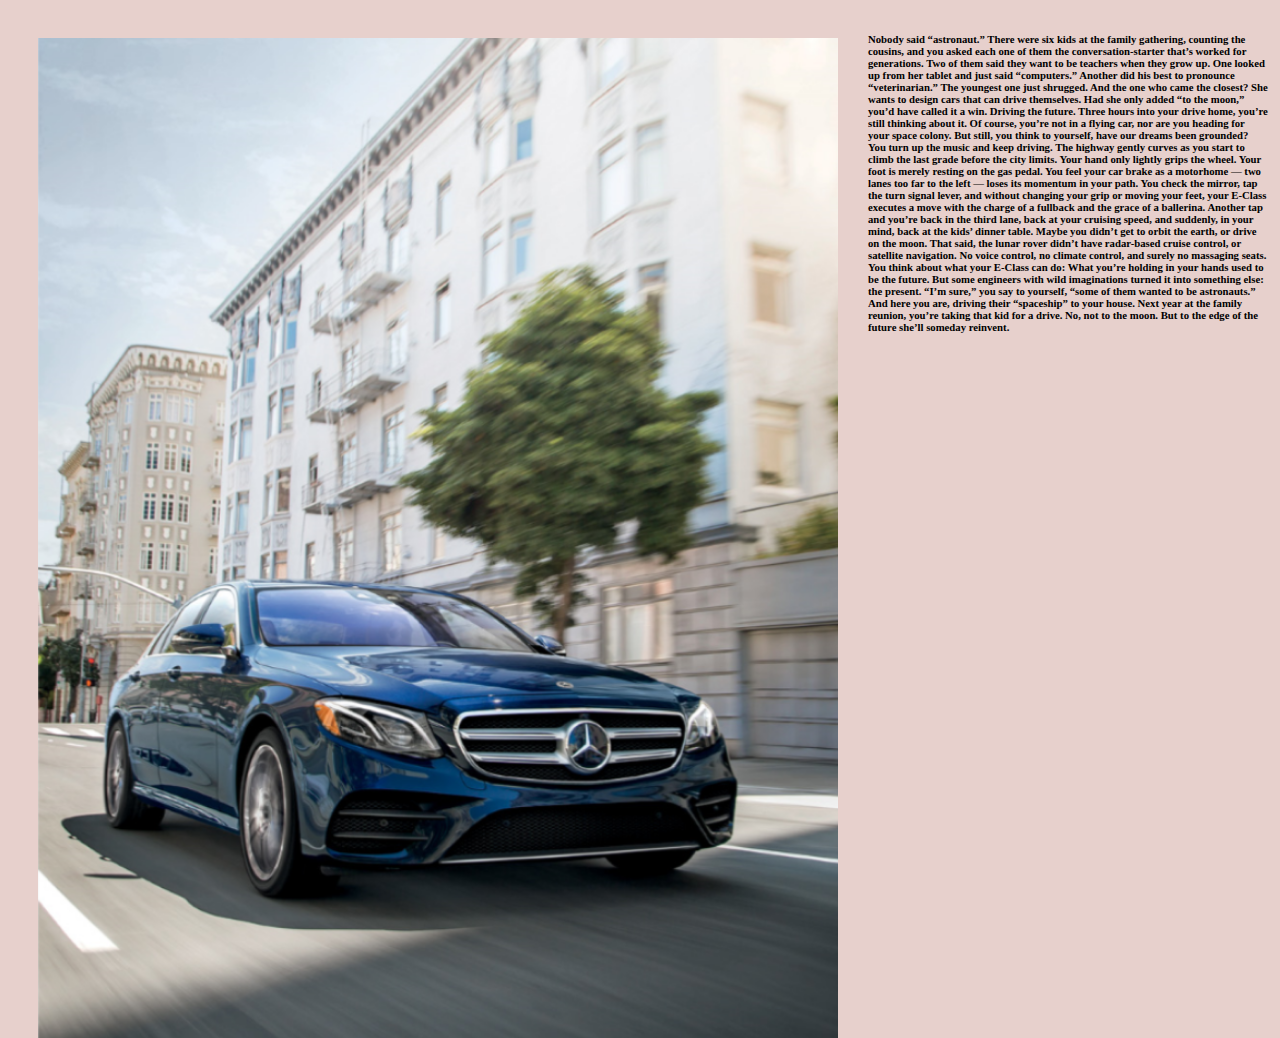
==== lab1/pages/page-four.html @ ec5fdc58 "page 4" ====
<!DOCTYPE html>
<html>
<head>
		<title>Page 4</title>
	<link rel="stylesheet" href="../css/styles.css">	
</head>
<body>
	<div class="container">
		<div class="container--image">
					

		</div>
		<div class="container--text">
			<h6>Nobody	said	“astronaut.”	There	were	six	kids	at	the	family	gathering,	counting	the	cousins,	and	you	asked	each	one	of	them	the	conversation-starter	that’s	worked	for	generations.	Two	of	them	said	they	want	
	to	be	teachers	when	they	grow	up.	One	looked	up	from	her	tablet	and	just	said	“computers.”	Another	did	his	best	to	pronounce	“veterinarian.”	The	youngest	one	just	shrugged.	And	the	one	who	came	the	closest?	She	wants	to	design	cars	that	can	drive	themselves.	Had	she	only	added	“to	the	moon,”	you’d	have	called	it	a	win.
Driving the future. Three	hours	into	your	drive	home,	you’re	still	thinking	about	it.	Of	course,	you’re	not	in	a	flying	car,	nor	are	you	heading	for	your	space	colony.	But	still,	you	think	to	yourself,	have	our	dreams	been	grounded?	You	turn	up	the	music	and	keep	driving.
The	highway	gently	curves	as	you	start	to	climb	the	last	grade	before	the	city	limits.	Your	hand	only	lightly	grips	the	wheel.	Your	foot	is	merely	resting	on	the	gas	pedal.	You	feel	your	car	brake	as	a	motorhome	—	two	lanes	too	far	to	the	left	—	loses	its	momentum	in	your	path.	You	check	the	mirror,	tap	the	turn	signal	lever,	and	without	changing	your	grip	or	moving	your	feet,	your	E-Class	executes	a	move	with	the	charge	of	a	fullback	and	the	grace	of	a	ballerina.	Another	tap	and	you’re	back	in	the	third	lane,	back	at	your	cruising	speed,	and	suddenly,	in	your	mind,	back	at	the	kids’	dinner	table.
Maybe	you	didn’t	get	to	orbit	the	earth,	or	
	drive	on	the	moon.	That	said,	the	lunar	rover	
	didn’t	have	radar-based	cruise	control,	or	satellite	navigation.	No	voice	control,	no	climate	control,	and	surely	no	massaging	seats.	You	think	about	what	your	E-Class	can	do:	What	you’re	holding	in	your	hands	used	to	be	the	future.	But	some	engineers	with	wild	imaginations	turned	it	into	something	else:	the	present.	“I’m	sure,”	you	say	
	to	yourself,	“some	of	them	wanted	to	be	astronauts.”	And	here	you	are,	driving	their	
	“spaceship”	to	your	house.	Next	year	at	the	family	reunion,	you’re	taking	that	kid	for	a	drive.	No,	not	to	the	moon.	But	to	the	edge	of	the	future	she’ll	someday	reinvent.

			</h6>		

		</div>
	</div>
</body>
</html>
---- lab1/css/styles.css ----
body {
	background-color: #E7D0CC;	
}
.container {
	display: flex;
	height: 1000px;
	width: 100%;

}
.container--image {
	size: 100%;
	display: flex;
	height: 1000px;
	width: 800px;
	background-image: url(../images/car-page4.png);
	background-size: 100%;
	background-repeat: no-repeat;
	margin: 30px; 
}
.container--text {
	display: flex;
	height: 100%;
	width: 400px;
	justify-content: flex-end;

}
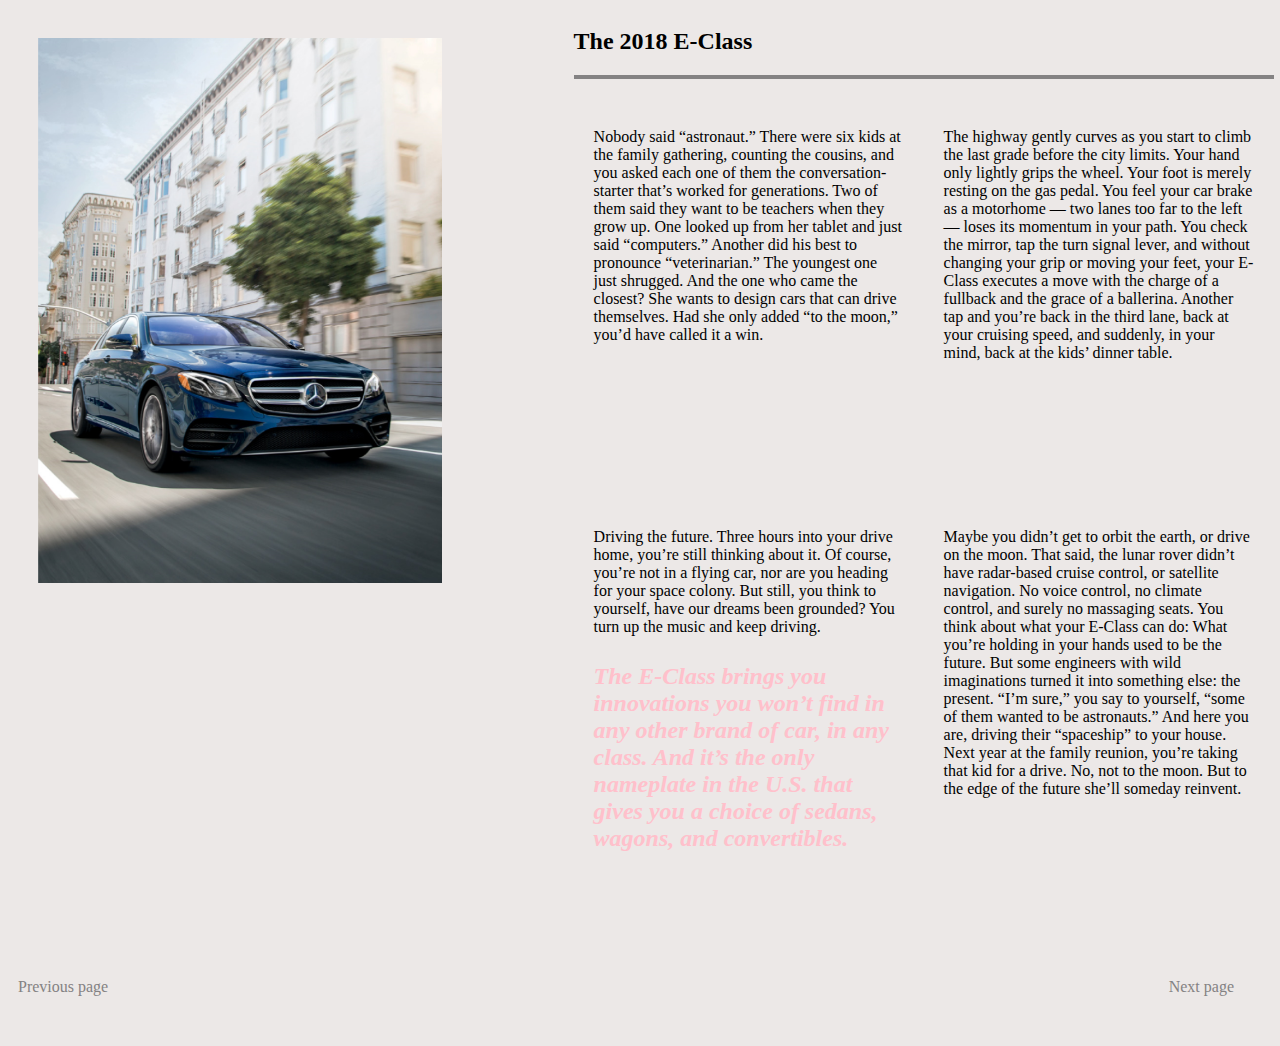
==== commit c33bbace: "footers on pages 4, 5, 6" ====
--- a/lab1/pages/page-four.html
+++ b/lab1/pages/page-four.html
@@ -1,29 +1,71 @@
 <!DOCTYPE html>
 <html>
 <head>
-		<title>Page 4</title>
+		<title>Page 4></title>
 	<link rel="stylesheet" href="../css/styles.css">	
 </head>
 <body>
 	<div class="container">
-		<div class="container--image">
+		<div class="container--image image3">					
+		</div>
+		
+	<div class="container--text">
+		<div class="h--container">
+				<header class="intro" style="width: 100%">		
+					<h2>The 2018 E-Class</h2>
+					<hr>					
+				</header>
+		</div> 
+		
+			<div class="text--block__container">
+					<div class="text--block">
+						Nobody	said	“astronaut.”	There	were	six	kids	at	the	family	gathering,	counting	the	cousins,	and	you	asked	each	one	of	them	the	conversation-starter	that’s	worked	for	generations.	Two	of	them	said	they	want	
+						to	be	teachers	when	they	grow	up.	One	looked	up	from	her	tablet	and	just	said	“computers.”	Another	did	his	best	to	pronounce	“veterinarian.”	The	youngest	one	just	shrugged.	And	the	one	who	came	the	closest?	She	wants	to	design	cars	that	can	drive	themselves.	Had	she	only	added	“to	the	moon,”	you’d	have	called	it	a	win.
+
+					</div>
+					<div class="text--block">
+						The	highway	gently	curves	as	you	start	to	climb	the	last	grade	before	the	city	limits.	Your	hand	only	lightly	grips	the	wheel.	Your	foot	is	merely	resting	on	the	gas	pedal.	You	feel	your	car	brake	as	a	motorhome	—	two	lanes	too	far	to	the	left	—	loses	its	momentum	in	your	path.	You	check	the	mirror,	tap	the	turn	signal	lever,	and	without	changing	your	grip	or	moving	your	feet,	your	E-Class	executes	a	move	with	the	charge	of	a	fullback	and	the	grace	of	a	ballerina.	Another	tap	and	you’re	back	in	the	third	lane,	back	at	your	cruising	speed,	and	suddenly,	in	your	mind,	back	at	the	kids’	dinner	table.
+
+					</div>
 					
+			</div>
+			<div class="text--block__container">
+					<div class="text--block">
+						Driving the future. Three	hours	into	your	drive	home,	you’re	still	thinking	about	it.	Of	course,	you’re	not	in	a	flying	car,	nor	are	you	heading	for	your	space	colony.	But	still,	you	think	to	yourself,	have	our	dreams	been	grounded?	You	turn	up	the	music	and	keep	driving.
 
+						<b><i><font size="5" color="pink" face="Times New Roman">The E‑Class brings you innovations you won’t find in any other brand of car, in any class. And it’s the only nameplate in the U.S. that gives you a choice of sedans, wagons, and convertibles.</font> </b></i>
+
+					</div>
+					<div class="text--block">
+						Maybe	you	didn’t	get	to	orbit	the	earth,	or	
+						drive	on	the	moon.	That	said,	the	lunar	rover	
+						didn’t	have	radar-based	cruise	control,	or	satellite	navigation.	No	voice	control,	no	climate	control,	and	surely	no	massaging	seats.	You	think	about	what	your	E-Class	can	do:	What	you’re	holding	in	your	hands	used	to	be	the	future.	But	some	engineers	with	wild	imaginations	turned	it	into	something	else:	the	present.	“I’m	sure,”	you	say	
+						to	yourself,	“some	of	them	wanted	to	be	astronauts.”	And	here	you	are,	driving	their	
+						“spaceship”	to	your	house.	Next	year	at	the	family	reunion,	you’re	taking	that	kid	for	a	drive.	No,	not	to	the	moon.	But	to	the	edge	of	the	future	she’ll	someday	reinvent.
+
+					</div>
+					
+			</div>
 		</div>
-		<div class="container--text">
-			<h6>Nobody	said	“astronaut.”	There	were	six	kids	at	the	family	gathering,	counting	the	cousins,	and	you	asked	each	one	of	them	the	conversation-starter	that’s	worked	for	generations.	Two	of	them	said	they	want	
-	to	be	teachers	when	they	grow	up.	One	looked	up	from	her	tablet	and	just	said	“computers.”	Another	did	his	best	to	pronounce	“veterinarian.”	The	youngest	one	just	shrugged.	And	the	one	who	came	the	closest?	She	wants	to	design	cars	that	can	drive	themselves.	Had	she	only	added	“to	the	moon,”	you’d	have	called	it	a	win.
-Driving the future. Three	hours	into	your	drive	home,	you’re	still	thinking	about	it.	Of	course,	you’re	not	in	a	flying	car,	nor	are	you	heading	for	your	space	colony.	But	still,	you	think	to	yourself,	have	our	dreams	been	grounded?	You	turn	up	the	music	and	keep	driving.
-The	highway	gently	curves	as	you	start	to	climb	the	last	grade	before	the	city	limits.	Your	hand	only	lightly	grips	the	wheel.	Your	foot	is	merely	resting	on	the	gas	pedal.	You	feel	your	car	brake	as	a	motorhome	—	two	lanes	too	far	to	the	left	—	loses	its	momentum	in	your	path.	You	check	the	mirror,	tap	the	turn	signal	lever,	and	without	changing	your	grip	or	moving	your	feet,	your	E-Class	executes	a	move	with	the	charge	of	a	fullback	and	the	grace	of	a	ballerina.	Another	tap	and	you’re	back	in	the	third	lane,	back	at	your	cruising	speed,	and	suddenly,	in	your	mind,	back	at	the	kids’	dinner	table.
-Maybe	you	didn’t	get	to	orbit	the	earth,	or	
-	drive	on	the	moon.	That	said,	the	lunar	rover	
-	didn’t	have	radar-based	cruise	control,	or	satellite	navigation.	No	voice	control,	no	climate	control,	and	surely	no	massaging	seats.	You	think	about	what	your	E-Class	can	do:	What	you’re	holding	in	your	hands	used	to	be	the	future.	But	some	engineers	with	wild	imaginations	turned	it	into	something	else:	the	present.	“I’m	sure,”	you	say	
-	to	yourself,	“some	of	them	wanted	to	be	astronauts.”	And	here	you	are,	driving	their	
-	“spaceship”	to	your	house.	Next	year	at	the	family	reunion,	you’re	taking	that	kid	for	a	drive.	No,	not	to	the	moon.	But	to	the	edge	of	the	future	she’ll	someday	reinvent.
+				
+			
+		<div class="footer-hrefs">
+			<a href="page-three.html">Previous page</a>
+			<a href="page-five.html">Next page</a>
+		</div>			
 
-			</h6>		
+	</div>
+		
+</body>
+</html>
 
-		</div>
-	</div>
-</body>
-</html>+
+
+<!--<footer>
+			<div>
+				<a class="previous-link" href="page-two.html">Previous page</a>
+			</div>
+			<div>
+				<a href="page-four.html">Next page</a>
+			</div>
+		</footer> -->--- a/lab1/css/styles.css
+++ b/lab1/css/styles.css
@@ -1,26 +1,159 @@
 body {
-	background-color: #E7D0CC;	
+	background-color: #ECE8E7;	
+}
+.intro hr {
+	border: none;
+	background-color: #848283;
+	color: #ECE8E7;
+	height: 4px;
+	
+}
+.head-page6 {
+	display: flex;
+	justify-content: flex-start;
+	height: 50px;
+	width: 100%
+	margin: 20px;
+	margin-left: 30px;
+	margin-bottom: 150px;
+}
+.head {
+	display: flex;
+	justify-content: flex-end;
+	height: 50px;
+	width: 100%;
+	margin-left: -30px;
+	margin-bottom: 150px;
+
+
+}
+.container__text--page6 {
+	display: flex;
+	width: 95%;
+	height: 150px;
+	margin-left: 30px;
+	margin: 15px;
+	justify-content: flex-start;
+}
+
+.text--page6 {
+	display: flex;
+	width: 35%;
+	height: 400px;
+	margin: 40px;
+}
+.container__text--page5 {
+	display: flex;
+	width: 95%;
+	height: 150px;
+	margin-left: 30px;
+	margin: 15px;
+	justify-content: space-around;
+}
+.block__text--page5 {
+	display: flex;
+	width: 40%;
+	height: 150px;
+	margin: 15px;
+	font-family: sans-serif;
+	
+
+}
+.title-text {
+	display: flex;
+	font-family: sans-serif;
+	height: 50px;
+	width: 100%;
+	margin-left: 30px;
+	margin-right: 30px;
+
 }
 .container {
 	display: flex;
-	height: 1000px;
+	flex-wrap: wrap;
+	height: 100%;
 	width: 100%;
 
+}
+.image3 {
+	background-image: url(../images/car-page4.png);
+}
+.image5 {
+	background-image: url(../images/car-page5.jpg);
+
+}
+.image6 {
+	background-image: url(../images/car-page6.jpg);
+	justify-content: flex-end;
+	
+	align-items: center;
 }
 .container--image {
 	size: 100%;
 	display: flex;
+	height: 900px;
+	width: 40%;
+	
+	background-size: 80%;
+	background-repeat: no-repeat;
+	margin: 30px; 
+}
+.container--image__page5 {
+	size: 80%;
+	display: flex;
 	height: 1000px;
-	width: 800px;
-	background-image: url(../images/car-page4.png);
+	width: 40%;
+	justify-content: center;
+	align-items: center;
+	margin-top: 300px;
 	background-size: 100%;
 	background-repeat: no-repeat;
 	margin: 30px; 
 }
 .container--text {
 	display: flex;
+	flex-direction: column;
 	height: 100%;
-	width: 400px;
-	justify-content: flex-end;
+	width: 45%;	
+}
+.h--container {
+	display: flex;
+	height: 100px;
+	width: 700px;
+	position: static;
+	justify-content: center;
 
-}+}
+.text--block__container {
+	display: flex;
+	height: 400px;
+	width: 700px;
+
+}
+.text--block {
+	display: flex;
+	flex-wrap: wrap;
+	
+	width: 50%;
+	height: 350px;
+	margin: 20px;
+}
+.border-bottom__title {
+	border-bottom: 2px solid white;
+	width: 90%;
+}
+.footer-hrefs {
+	display: flex;
+	justify-content: space-between;
+	width: 95vw;
+	height: 50px;
+	margin: 10px;
+}
+a {
+  color: #848283;
+  text-decoration: none;
+}
+a:hover {
+  color: #ff7b29;
+}
+
